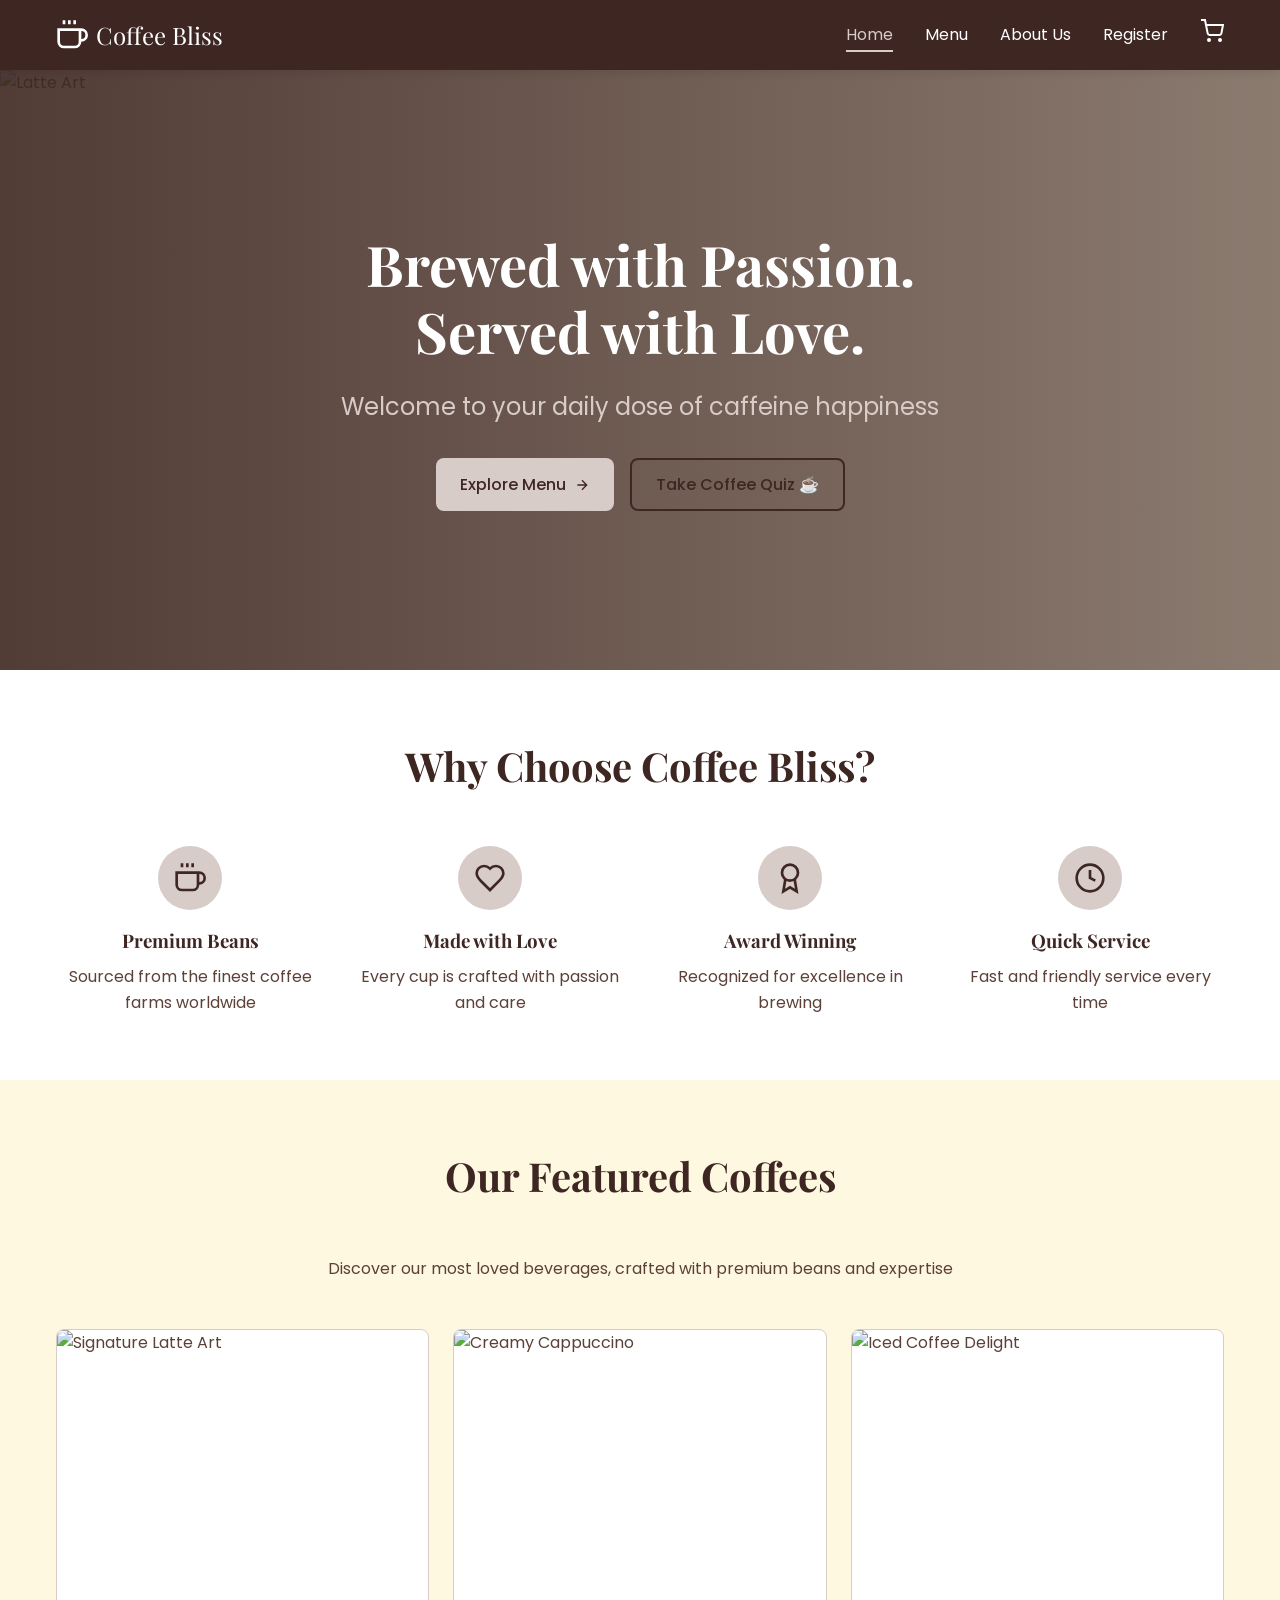
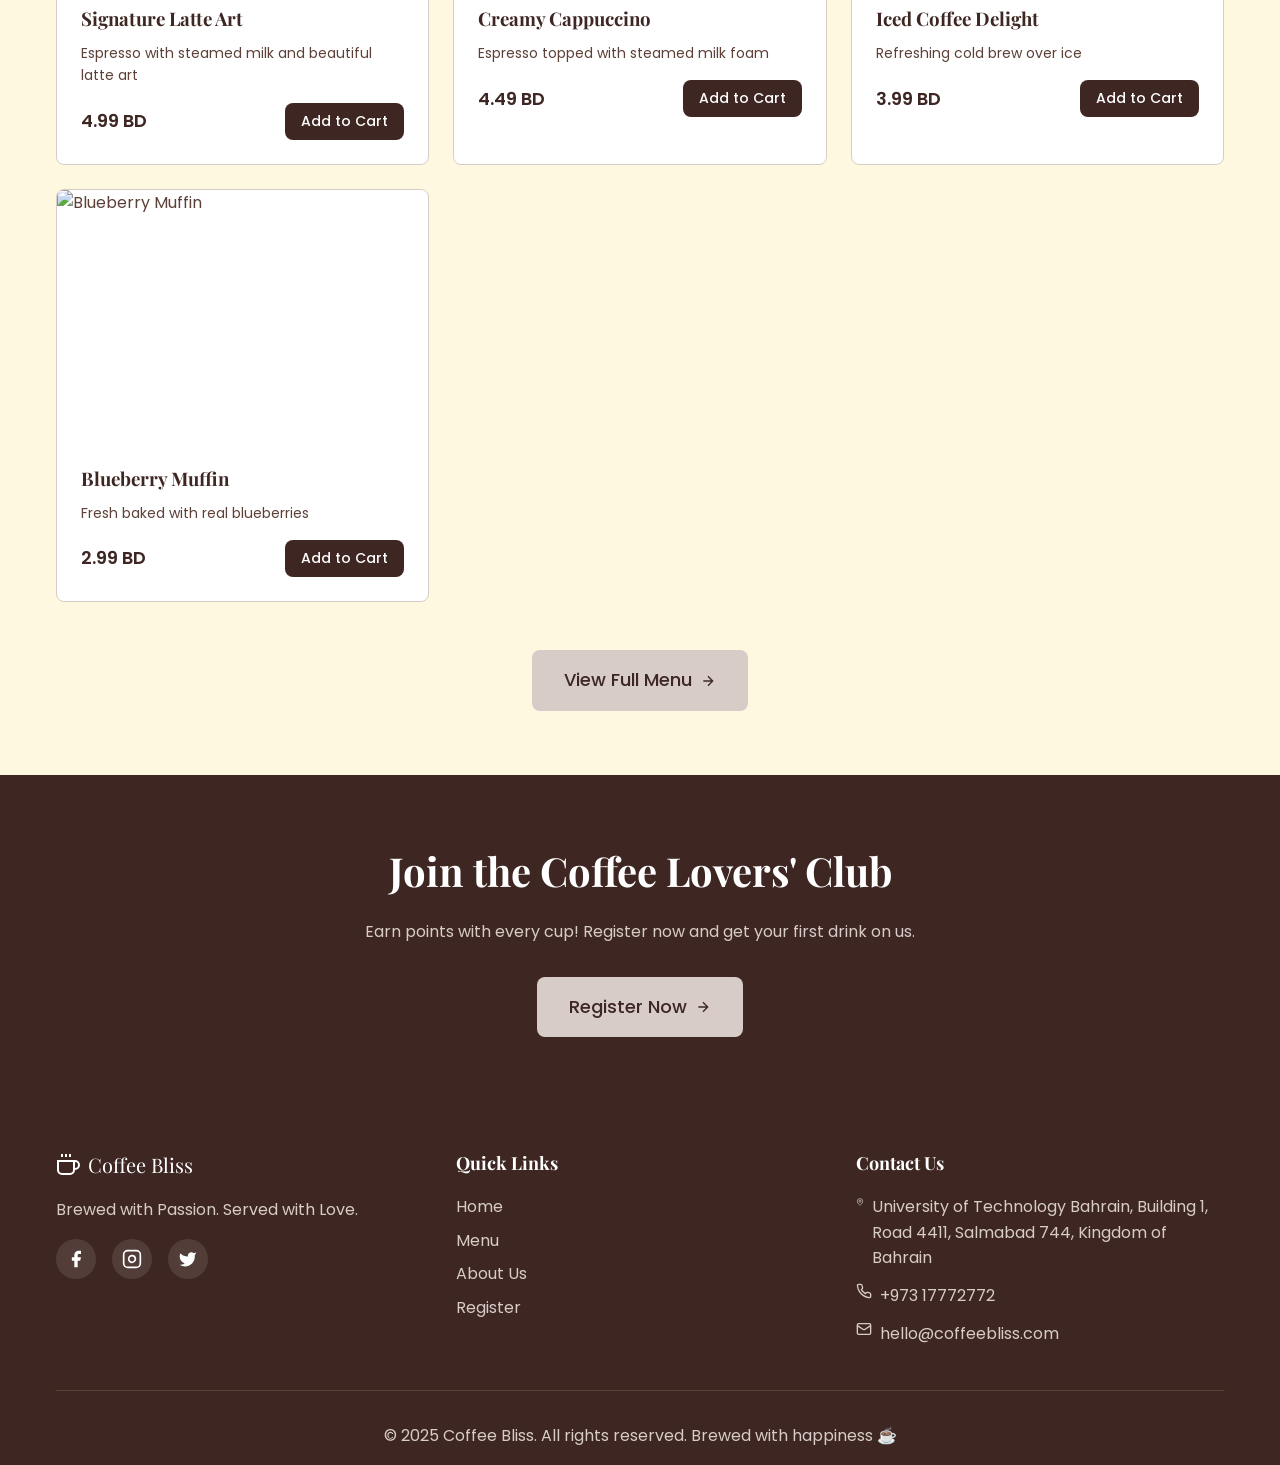
==== index.html @ 004af174 "Proyecto inicial cafetería" ====
<!DOCTYPE html>
<html lang="en">
<head>
    <meta charset="UTF-8">
    <meta name="viewport" content="width=device-width, initial-scale=1.0">
    <title>Coffee Bliss - The Art of Brewing Happiness</title>
    <link rel="stylesheet" href="styles.css">
    <link href="https://fonts.googleapis.com/css2?family=Playfair+Display:wght@400;500;600;700&family=Poppins:wght@300;400;500;600;700&display=swap" rel="stylesheet">
</head>
<body>
    <!-- Navigation -->
    <nav class="navbar">
        <div class="container">
            <a href="index.html" class="logo">
                <svg class="icon" viewBox="0 0 24 24" fill="none" stroke="currentColor" stroke-width="2">
                    <path d="M18 8h1a4 4 0 0 1 0 8h-1M2 8h16v9a4 4 0 0 1-4 4H6a4 4 0 0 1-4-4V8zm4-7v3m4-3v3m4-3v3"/>
                </svg>
                <span class="logo-text">Coffee Bliss</span>
            </a>
            
            <div class="nav-links">
                <a href="index.html" class="nav-link active">Home</a>
                <a href="menu.html" class="nav-link">Menu</a>
                <a href="about.html" class="nav-link">About Us</a>
                <a href="register.html" class="nav-link">Register</a>
                <a href="cart.html" class="cart-link">
                    <svg class="icon" viewBox="0 0 24 24" fill="none" stroke="currentColor" stroke-width="2">
                        <circle cx="9" cy="21" r="1"/><circle cx="20" cy="21" r="1"/>
                        <path d="M1 1h4l2.68 13.39a2 2 0 0 0 2 1.61h9.72a2 2 0 0 0 2-1.61L23 6H6"/>
                    </svg>
                    <span class="cart-count" id="cartCount">0</span>
                </a>
            </div>
        </div>
    </nav>

    <!-- Main Content -->
    <main>
        <!-- Hero Section -->
        <section class="hero">
            <div class="hero-overlay"></div>
            <img src="https://images.unsplash.com/photo-1669162364316-a74b2d661d1e?crop=entropy&cs=tinysrgb&fit=max&fm=jpg&ixid=M3w3Nzg4Nzd8MHwxfHNlYXJjaHwxfHxsYXR0ZSUyMGFydCUyMGNvZmZlZXxlbnwxfHx8fDE3NjI3NDkwMTh8MA&ixlib=rb-4.1.0&q=80&w=1080" alt="Latte Art" class="hero-image">
            <div class="hero-content">
                <h1 class="hero-title">Brewed with Passion.<br>Served with Love.</h1>
                <p class="hero-subtitle">Welcome to your daily dose of caffeine happiness</p>
                <div class="hero-buttons">
                    <a href="menu.html" class="btn btn-primary">
                        Explore Menu
                        <svg class="icon-sm" viewBox="0 0 24 24" fill="none" stroke="currentColor" stroke-width="2">
                            <path d="M5 12h14m-7-7 7 7-7 7"/>
                        </svg>
                    </a>
                    <button class="btn btn-outline" onclick="showQuiz()">Take Coffee Quiz ☕</button>
                </div>
            </div>
        </section>

        <!-- Features Section -->
        <section class="features-section">
            <div class="container">
                <h2 class="section-title">Why Choose Coffee Bliss?</h2>
                <div class="features-grid">
                    <div class="feature-card">
                        <div class="feature-icon">
                            <svg viewBox="0 0 24 24" fill="none" stroke="currentColor" stroke-width="2">
                                <path d="M18 8h1a4 4 0 0 1 0 8h-1M2 8h16v9a4 4 0 0 1-4 4H6a4 4 0 0 1-4-4V8zm4-7v3m4-3v3m4-3v3"/>
                            </svg>
                        </div>
                        <h3>Premium Beans</h3>
                        <p>Sourced from the finest coffee farms worldwide</p>
                    </div>
                    <div class="feature-card">
                        <div class="feature-icon">
                            <svg viewBox="0 0 24 24" fill="none" stroke="currentColor" stroke-width="2">
                                <path d="M19 14c1.49-1.46 3-3.21 3-5.5A5.5 5.5 0 0 0 16.5 3c-1.76 0-3 .5-4.5 2-1.5-1.5-2.74-2-4.5-2A5.5 5.5 0 0 0 2 8.5c0 2.3 1.5 4.05 3 5.5l7 7Z"/>
                            </svg>
                        </div>
                        <h3>Made with Love</h3>
                        <p>Every cup is crafted with passion and care</p>
                    </div>
                    <div class="feature-card">
                        <div class="feature-icon">
                            <svg viewBox="0 0 24 24" fill="none" stroke="currentColor" stroke-width="2">
                                <circle cx="12" cy="8" r="6"/><path d="M15.477 12.89 17 22l-5-3-5 3 1.523-9.11"/>
                            </svg>
                        </div>
                        <h3>Award Winning</h3>
                        <p>Recognized for excellence in brewing</p>
                    </div>
                    <div class="feature-card">
                        <div class="feature-icon">
                            <svg viewBox="0 0 24 24" fill="none" stroke="currentColor" stroke-width="2">
                                <circle cx="12" cy="12" r="10"/><path d="M12 6v6l4 2"/>
                            </svg>
                        </div>
                        <h3>Quick Service</h3>
                        <p>Fast and friendly service every time</p>
                    </div>
                </div>
            </div>
        </section>

        <!-- Featured Coffees Section -->
        <section class="featured-section">
            <div class="container">
                <div class="section-header">
                    <h2 class="section-title">Our Featured Coffees</h2>
                    <p class="section-subtitle">Discover our most loved beverages, crafted with premium beans and expertise</p>
                </div>
                <div class="products-grid" id="featuredProducts"></div>
                <div class="section-footer">
                    <a href="menu.html" class="btn btn-primary btn-lg">
                        View Full Menu
                        <svg class="icon-sm" viewBox="0 0 24 24" fill="none" stroke="currentColor" stroke-width="2">
                            <path d="M5 12h14m-7-7 7 7-7 7"/>
                        </svg>
                    </a>
                </div>
            </div>
        </section>

        <!-- CTA Section -->
        <section class="cta-section">
            <div class="container">
                <h2 class="cta-title">Join the Coffee Lovers' Club</h2>
                <p class="cta-subtitle">Earn points with every cup! Register now and get your first drink on us.</p>
                <a href="register.html" class="btn btn-light btn-lg">
                    Register Now
                    <svg class="icon-sm" viewBox="0 0 24 24" fill="none" stroke="currentColor" stroke-width="2">
                        <path d="M5 12h14m-7-7 7 7-7 7"/>
                    </svg>
                </a>
            </div>
        </section>
    </main>

    <!-- Footer -->
    <footer class="footer">
        <div class="container">
            <div class="footer-grid">
                <div class="footer-about">
                    <div class="footer-logo">
                        <svg class="icon" viewBox="0 0 24 24" fill="none" stroke="currentColor" stroke-width="2">
                            <path d="M18 8h1a4 4 0 0 1 0 8h-1M2 8h16v9a4 4 0 0 1-4 4H6a4 4 0 0 1-4-4V8zm4-7v3m4-3v3m4-3v3"/>
                        </svg>
                        <span>Coffee Bliss</span>
                    </div>
                    <p>Brewed with Passion. Served with Love.</p>
                    <div class="social-links">
                        <a href="#" onclick="openSocial('facebook'); return false;">
                            <svg viewBox="0 0 24 24" fill="currentColor">
                                <path d="M18 2h-3a5 5 0 0 0-5 5v3H7v4h3v8h4v-8h3l1-4h-4V7a1 1 0 0 1 1-1h3z"/>
                            </svg>
                        </a>
                        <a href="#" onclick="openSocial('instagram'); return false;">
                            <svg viewBox="0 0 24 24" fill="none" stroke="currentColor" stroke-width="2">
                                <rect width="20" height="20" x="2" y="2" rx="5" ry="5"/><path d="M16 11.37A4 4 0 1 1 12.63 8 4 4 0 0 1 16 11.37z"/><path d="M17.5 6.5h.01"/>
                            </svg>
                        </a>
                        <a href="#" onclick="openSocial('twitter'); return false;">
                            <svg viewBox="0 0 24 24" fill="currentColor">
                                <path d="M22 4s-.7 2.1-2 3.4c1.6 10-9.4 17.3-18 11.6 2.2.1 4.4-.6 6-2C3 15.5.5 9.6 3 5c2.2 2.6 5.6 4.1 9 4-.9-4.2 4-6.6 7-3.8 1.1 0 3-1.2 3-1.2z"/>
                            </svg>
                        </a>
                    </div>
                </div>

                <div class="footer-links">
                    <h3>Quick Links</h3>
                    <a href="index.html">Home</a>
                    <a href="menu.html">Menu</a>
                    <a href="about.html">About Us</a>
                    <a href="register.html">Register</a>
                </div>

                <div class="footer-contact">
                    <h3>Contact Us</h3>
                    <a href="https://www.google.com/maps/place/University+of+Technology+Bahrain/@26.2408448,50.5882459,17z" target="_blank" class="contact-item">
                        <svg class="icon-sm" viewBox="0 0 24 24" fill="none" stroke="currentColor" stroke-width="2">
                            <path d="M20 10c0 6-8 12-8 12s-8-6-8-12a8 8 0 0 1 16 0Z"/><circle cx="12" cy="10" r="3"/>
                        </svg>
                        <span>University of Technology Bahrain, Building 1, Road 4411, Salmabad 744, Kingdom of Bahrain</span>
                    </a>
                    <div class="contact-item">
                        <svg class="icon-sm" viewBox="0 0 24 24" fill="none" stroke="currentColor" stroke-width="2">
                            <path d="M22 16.92v3a2 2 0 0 1-2.18 2 19.79 19.79 0 0 1-8.63-3.07 19.5 19.5 0 0 1-6-6 19.79 19.79 0 0 1-3.07-8.67A2 2 0 0 1 4.11 2h3a2 2 0 0 1 2 1.72 12.84 12.84 0 0 0 .7 2.81 2 2 0 0 1-.45 2.11L8.09 9.91a16 16 0 0 0 6 6l1.27-1.27a2 2 0 0 1 2.11-.45 12.84 12.84 0 0 0 2.81.7A2 2 0 0 1 22 16.92z"/>
                        </svg>
                        <span>+973 17772772</span>
                    </div>
                    <a href="mailto:hello@coffeebliss.com" class="contact-item">
                        <svg class="icon-sm" viewBox="0 0 24 24" fill="none" stroke="currentColor" stroke-width="2">
                            <rect width="20" height="16" x="2" y="4" rx="2"/><path d="m22 7-8.97 5.7a1.94 1.94 0 0 1-2.06 0L2 7"/>
                        </svg>
                        <span>hello@coffeebliss.com</span>
                    </a>
                </div>
            </div>
            <div class="footer-bottom">
                <p>&copy; 2025 Coffee Bliss. All rights reserved. Brewed with happiness ☕</p>
            </div>
        </div>
    </footer>

    <!-- Quiz Modal -->
    <div id="quizModal" class="modal">
        <div class="modal-content">
            <h2 class="modal-title">Your Perfect Coffee Match! ☕</h2>
            <p class="modal-text" id="quizResult"></p>
            <div class="modal-buttons">
                <a href="menu.html" class="btn btn-primary">Order Now</a>
                <button class="btn btn-outline" onclick="closeQuiz()">Close</button>
            </div>
        </div>
    </div>

    <!-- Toast Container -->
    <div id="toastContainer" class="toast-container"></div>

    <script src="data.js"></script>
    <script src="cart.js"></script>
    <script src="toast.js"></script>
    <script>
        // Load featured products
        function loadFeaturedProducts() {
            const featuredProducts = menuItems.filter(item => item.popular).slice(0, 4);
            const container = document.getElementById('featuredProducts');
            
            container.innerHTML = featuredProducts.map(product => `
                <div class="product-card">
                    <div class="product-image">
                        <img src="${product.image}" alt="${product.name}">
                        <div class="product-overlay"></div>
                    </div>
                    <div class="product-info">
                        <h3>${product.name}</h3>
                        <p>${product.description}</p>
                        <div class="product-footer">
                            <span class="product-price">${product.price}</span>
                            <button class="btn btn-sm btn-dark" onclick="addToCart(${product.id})">Add to Cart</button>
                        </div>
                    </div>
                </div>
            `).join('');
        }

        // Coffee Quiz
        function showQuiz() {
            const time = new Date().getSeconds();
            const coffeeTypes = [
                'Espresso - Bold and energetic, just like you!',
                'Cappuccino - Perfectly balanced and sophisticated!',
                'Latte - Smooth and comforting, your perfect match!',
                'Iced Coffee - Cool and refreshing, ready for adventure!',
            ];
            document.getElementById('quizResult').textContent = coffeeTypes[time % 4];
            document.getElementById('quizModal').classList.add('show');
        }

        function closeQuiz() {
            document.getElementById('quizModal').classList.remove('show');
        }

        // Add to cart with toast notification
        function addToCart(productId) {
            const product = menuItems.find(item => item.id === productId);
            if (product) {
                cart.addToCart(product);
                showToast('Added to cart! 🛒', 'Your item has been added successfully.');
            }
        }

        // Initialize
        document.addEventListener('DOMContentLoaded', () => {
            loadFeaturedProducts();
            updateCartCount();
        });

        // Social media links
        function openSocial(platform) {
            const urls = {
                facebook: { app: 'fb://profile', web: 'https://www.facebook.com' },
                instagram: { app: 'instagram://user', web: 'https://www.instagram.com' },
                twitter: { app: 'twitter://user', web: 'https://www.twitter.com' }
            };
            
            const social = urls[platform];
            window.location.href = social.app;
            setTimeout(() => {
                window.open(social.web, '_blank');
            }, 500);
        }
    </script>
</body>
</html>
---- styles.css ----
/* ========================================
   Global Styles & Reset
   ======================================== */
* {
    margin: 0;
    padding: 0;
    box-sizing: border-box;
}

:root {
    --brown: #3E2723;
    --beige: #D7CCC8;
    --cream: #FFF8E1;
    --dark-brown: #5D4037;
    --light-beige: #BCAAA4;
    
    --font-display: 'Playfair Display', serif;
    --font-body: 'Poppins', sans-serif;
}

body {
    font-family: var(--font-body);
    background-color: var(--cream);
    color: var(--dark-brown);
    line-height: 1.6;
    min-height: 100vh;
    display: flex;
    flex-direction: column;
}

h1, h2, h3 {
    font-family: var(--font-display);
}

img {
    max-width: 100%;
    display: block;
}

a {
    text-decoration: none;
    color: inherit;
}

/* ========================================
   Container & Layout
   ======================================== */
.container {
    max-width: 1200px;
    margin: 0 auto;
    padding: 0 1rem;
}

.container.narrow {
    max-width: 800px;
}

.container.wide {
    max-width: 1400px;
}

main {
    flex: 1;
}

/* ========================================
   Navigation Bar
   ======================================== */
.navbar {
    background-color: var(--brown);
    color: white;
    position: sticky;
    top: 0;
    z-index: 100;
    box-shadow: 0 2px 10px rgba(0,0,0,0.1);
}

.navbar .container {
    display: flex;
    align-items: center;
    justify-content: space-between;
    padding: 1rem;
}

.logo {
    display: flex;
    align-items: center;
    gap: 0.5rem;
    font-size: 1.5rem;
    font-family: var(--font-display);
    transition: opacity 0.3s;
}

.logo:hover {
    opacity: 0.8;
}

.logo .icon {
    width: 2rem;
    height: 2rem;
}

.nav-links {
    display: flex;
    align-items: center;
    gap: 2rem;
}

.nav-link {
    position: relative;
    transition: color 0.3s;
}

.nav-link:hover,
.nav-link.active {
    color: var(--beige);
}

.nav-link.active::after {
    content: '';
    position: absolute;
    bottom: -0.25rem;
    left: 0;
    right: 0;
    height: 2px;
    background-color: var(--beige);
}

.cart-link {
    position: relative;
    transition: color 0.3s;
}

.cart-link:hover {
    color: var(--beige);
}

.cart-link .icon {
    width: 1.5rem;
    height: 1.5rem;
}

.cart-count {
    position: absolute;
    top: -0.5rem;
    right: -0.5rem;
    background-color: var(--beige);
    color: var(--brown);
    border-radius: 50%;
    width: 1.25rem;
    height: 1.25rem;
    display: none;
    align-items: center;
    justify-content: center;
    font-size: 0.75rem;
    font-weight: 600;
}

/* ========================================
   Icons
   ======================================== */
.icon {
    width: 1.5rem;
    height: 1.5rem;
}

.icon-sm {
    width: 1rem;
    height: 1rem;
}

/* ========================================
   Buttons
   ======================================== */
.btn {
    display: inline-flex;
    align-items: center;
    justify-content: center;
    gap: 0.5rem;
    padding: 0.75rem 1.5rem;
    border: none;
    border-radius: 0.5rem;
    font-family: var(--font-body);
    font-size: 1rem;
    font-weight: 500;
    cursor: pointer;
    transition: all 0.3s;
    text-decoration: none;
}

.btn-primary {
    background-color: var(--beige);
    color: var(--brown);
}

.btn-primary:hover {
    background-color: var(--light-beige);
}

.btn-dark {
    background-color: var(--brown);
    color: white;
}

.btn-dark:hover {
    background-color: var(--dark-brown);
}

.btn-light {
    background-color: var(--beige);
    color: var(--brown);
}

.btn-light:hover {
    background-color: var(--light-beige);
}

.btn-outline {
    background-color: transparent;
    border: 2px solid var(--brown);
    color: var(--brown);
}

.btn-outline:hover {
    background-color: var(--beige);
}

.btn-outline-light {
    background-color: transparent;
    border: 2px solid white;
    color: white;
}

.btn-outline-light:hover {
    background-color: rgba(255,255,255,0.1);
}

.btn-outline-danger {
    background-color: transparent;
    border: 2px solid #dc3545;
    color: #dc3545;
}

.btn-outline-danger:hover {
    background-color: #dc3545;
    color: white;
}

.btn-sm {
    padding: 0.5rem 1rem;
    font-size: 0.875rem;
}

.btn-lg {
    padding: 1rem 2rem;
    font-size: 1.125rem;
}

.btn-block {
    width: 100%;
}

.btn-filter {
    background-color: transparent;
    border: 2px solid var(--brown);
    color: var(--brown);
}

.btn-filter.active,
.btn-filter:hover {
    background-color: var(--brown);
    color: white;
}

/* ========================================
   Hero Section
   ======================================== */
.hero {
    position: relative;
    height: 600px;
    display: flex;
    align-items: center;
    justify-content: center;
    overflow: hidden;
}

.about-hero {
    position: relative;
    height: 400px;
    display: flex;
    align-items: center;
    justify-content: center;
    overflow: hidden;
}

.hero-overlay {
    position: absolute;
    inset: 0;
    background: linear-gradient(to right, rgba(62, 39, 35, 0.9), rgba(62, 39, 35, 0.6));
    z-index: 1;
}

.hero-image {
    position: absolute;
    inset: 0;
    width: 100%;
    height: 100%;
    object-fit: cover;
}

.hero-content {
    position: relative;
    z-index: 2;
    text-align: center;
    color: white;
    padding: 0 1rem;
    max-width: 900px;
}

.hero-title {
    font-size: 3.5rem;
    margin-bottom: 1.5rem;
    line-height: 1.2;
}

.hero-subtitle {
    font-size: 1.5rem;
    color: var(--beige);
    margin-bottom: 2rem;
}

.hero-buttons {
    display: flex;
    flex-wrap: wrap;
    gap: 1rem;
    justify-content: center;
}

/* ========================================
   Features Section
   ======================================== */
.features-section {
    padding: 4rem 0;
    background-color: white;
}

.section-title {
    text-align: center;
    color: var(--brown);
    font-size: 2.5rem;
    margin-bottom: 3rem;
}

.section-subtitle {
    text-align: center;
    color: var(--dark-brown);
    max-width: 700px;
    margin: 0 auto;
}

.section-header {
    text-align: center;
    margin-bottom: 3rem;
}

.section-footer {
    text-align: center;
    margin-top: 3rem;
}

.features-grid {
    display: grid;
    grid-template-columns: repeat(auto-fit, minmax(250px, 1fr));
    gap: 2rem;
}

.feature-card {
    text-align: center;
}

.feature-icon {
    display: inline-flex;
    align-items: center;
    justify-content: center;
    width: 4rem;
    height: 4rem;
    background-color: var(--beige);
    border-radius: 50%;
    margin-bottom: 1rem;
    transition: all 0.3s;
}

.feature-card:hover .feature-icon {
    background-color: var(--brown);
}

.feature-icon svg {
    width: 2rem;
    height: 2rem;
    stroke: var(--brown);
    transition: stroke 0.3s;
}

.feature-card:hover .feature-icon svg {
    stroke: white;
}

.feature-card h3 {
    color: var(--brown);
    margin-bottom: 0.5rem;
}

/* ========================================
   Products Grid
   ======================================== */
.featured-section,
.page-content {
    padding: 4rem 0;
}

.products-grid {
    display: grid;
    grid-template-columns: repeat(auto-fill, minmax(280px, 1fr));
    gap: 1.5rem;
}

.product-card {
    background-color: white;
    border: 1px solid var(--beige);
    border-radius: 0.5rem;
    overflow: hidden;
    transition: all 0.3s;
    cursor: pointer;
}

.product-card:hover {
    transform: translateY(-0.5rem);
    box-shadow: 0 10px 30px rgba(0,0,0,0.15);
}

.product-image {
    position: relative;
    height: 250px;
    overflow: hidden;
}

.product-image img {
    width: 100%;
    height: 100%;
    object-fit: cover;
    transition: transform 0.3s;
}

.product-card:hover .product-image img {
    transform: scale(1.1);
}

.product-overlay {
    position: absolute;
    inset: 0;
    background: linear-gradient(to top, rgba(0,0,0,0.6), transparent);
    opacity: 0;
    transition: opacity 0.3s;
}

.product-card:hover .product-overlay {
    opacity: 1;
}

.badge {
    position: absolute;
    top: 1rem;
    right: 1rem;
    background-color: var(--brown);
    color: white;
    padding: 0.25rem 0.75rem;
    border-radius: 1rem;
    font-size: 0.875rem;
}

.product-info {
    padding: 1.5rem;
}

.product-info h3 {
    color: var(--brown);
    margin-bottom: 0.5rem;
}

.product-info p {
    color: var(--dark-brown);
    margin-bottom: 1rem;
    font-size: 0.875rem;
}

.product-footer {
    display: flex;
    align-items: center;
    justify-content: space-between;
}

.product-price {
    font-weight: 600;
    color: var(--brown);
    font-size: 1.125rem;
}

/* ========================================
   CTA Section
   ======================================== */
.cta-section {
    padding: 4rem 0;
    background-color: var(--brown);
    color: white;
    text-align: center;
}

.cta-title {
    font-size: 2.5rem;
    margin-bottom: 1rem;
}

.cta-subtitle {
    color: var(--beige);
    margin-bottom: 2rem;
    max-width: 700px;
    margin-left: auto;
    margin-right: auto;
}

.cta-buttons {
    display: flex;
    flex-wrap: wrap;
    gap: 1rem;
    justify-content: center;
}

/* ========================================
   Footer
   ======================================== */
.footer {
    background-color: var(--brown);
    color: white;
    padding: 3rem 0 1rem;
    margin-top: auto;
}

.footer-grid {
    display: grid;
    grid-template-columns: repeat(auto-fit, minmax(250px, 1fr));
    gap: 2rem;
    margin-bottom: 2rem;
}

.footer-logo {
    display: flex;
    align-items: center;
    gap: 0.5rem;
    font-size: 1.25rem;
    font-family: var(--font-display);
    margin-bottom: 1rem;
}

.footer-about p {
    color: var(--beige);
    margin-bottom: 1rem;
}

.social-links {
    display: flex;
    gap: 1rem;
}

.social-links a {
    width: 2.5rem;
    height: 2.5rem;
    display: flex;
    align-items: center;
    justify-content: center;
    border-radius: 50%;
    background-color: rgba(255,255,255,0.1);
    transition: all 0.3s;
}

.social-links a:hover {
    background-color: var(--beige);
    color: var(--brown);
}

.social-links svg {
    width: 1.25rem;
    height: 1.25rem;
}

.footer-links h3,
.footer-contact h3 {
    margin-bottom: 1rem;
    font-size: 1.125rem;
}

.footer-links a {
    display: block;
    color: var(--beige);
    margin-bottom: 0.5rem;
    transition: color 0.3s;
}

.footer-links a:hover {
    color: white;
}

.contact-item {
    display: flex;
    align-items: flex-start;
    gap: 0.5rem;
    color: var(--beige);
    margin-bottom: 0.75rem;
    transition: color 0.3s;
}

.contact-item:hover {
    color: white;
}

.contact-link {
    text-decoration: underline;
}

.footer-bottom {
    text-align: center;
    padding-top: 2rem;
    border-top: 1px solid var(--dark-brown);
    color: var(--beige);
}

/* ========================================
   Modal
   ======================================== */
.modal {
    display: none;
    position: fixed;
    inset: 0;
    background-color: rgba(0,0,0,0.7);
    z-index: 1000;
    align-items: center;
    justify-content: center;
    padding: 1rem;
}

.modal.show {
    display: flex;
}

.modal-content {
    background-color: white;
    padding: 2rem;
    border-radius: 0.5rem;
    max-width: 500px;
    width: 100%;
    text-align: center;
}

.modal-title {
    color: var(--brown);
    margin-bottom: 1rem;
}

.modal-text {
    color: var(--dark-brown);
    margin-bottom: 1.5rem;
}

.modal-buttons {
    display: flex;
    gap: 1rem;
    justify-content: center;
}

.success-modal .success-icon {
    width: 5rem;
    height: 5rem;
    margin: 0 auto 1rem;
    background-color: #d4edda;
    border-radius: 50%;
    display: flex;
    align-items: center;
    justify-content: center;
}

.success-modal .success-icon svg {
    width: 3rem;
    height: 3rem;
    stroke: #28a745;
}

.success-modal h2 {
    color: var(--brown);
    margin-bottom: 1rem;
}

.success-modal p {
    color: var(--dark-brown);
    margin-bottom: 0.5rem;
}

.success-modal .highlight {
    color: var(--brown);
    font-weight: 600;
}

/* ========================================
   Toast Notifications
   ======================================== */
.toast-container {
    position: fixed;
    bottom: 2rem;
    right: 2rem;
    z-index: 1001;
    display: flex;
    flex-direction: column;
    gap: 1rem;
}

.toast {
    background-color: white;
    padding: 1rem;
    border-radius: 0.5rem;
    box-shadow: 0 4px 12px rgba(0,0,0,0.15);
    display: flex;
    align-items: flex-start;
    gap: 1rem;
    min-width: 300px;
    max-width: 400px;
    opacity: 0;
    transform: translateX(100%);
    transition: all 0.3s;
}

.toast.show {
    opacity: 1;
    transform: translateX(0);
}

.toast-content {
    flex: 1;
}

.toast-content strong {
    color: var(--brown);
    display: block;
    margin-bottom: 0.25rem;
}

.toast-content p {
    color: var(--dark-brown);
    font-size: 0.875rem;
}

.toast-close {
    background: none;
    border: none;
    cursor: pointer;
    padding: 0;
    color: var(--dark-brown);
}

.toast-close svg {
    width: 1rem;
    height: 1rem;
}

/* ========================================
   Page Layouts
   ======================================== */
.page-header {
    margin-bottom: 2rem;
}

.page-title-section {
    display: flex;
    align-items: center;
    justify-content: space-between;
    flex-wrap: wrap;
    gap: 1rem;
    margin-bottom: 2rem;
}

.page-title {
    color: var(--brown);
    font-size: 2.5rem;
}

.page-subtitle {
    color: var(--dark-brown);
}

.page-actions {
    display: flex;
    align-items: center;
    gap: 1rem;
}

.cart-btn-desktop {
    position: relative;
}

.cart-count-badge {
    position: absolute;
    top: -0.5rem;
    right: -0.5rem;
    background-color: var(--brown);
    color: white;
    border-radius: 50%;
    width: 1.5rem;
    height: 1.5rem;
    display: none;
    align-items: center;
    justify-content: center;
    font-size: 0.75rem;
}

.filter-buttons {
    display: flex;
    flex-wrap: wrap;
    gap: 0.75rem;
    margin-bottom: 2rem;
}

.no-items {
    text-align: center;
    padding: 3rem 0;
    color: var(--dark-brown);
}

.loyalty-card {
    background: linear-gradient(to right, var(--brown), var(--dark-brown));
    color: white;
    padding: 2rem;
    border-radius: 1rem;
    text-align: center;
    margin-top: 4rem;
}

.loyalty-card h2 {
    margin-bottom: 1rem;
}

.loyalty-card p {
    color: var(--beige);
    margin-bottom: 1.5rem;
    max-width: 700px;
    margin-left: auto;
    margin-right: auto;
}

/* ========================================
   About Page Sections
   ======================================== */
.story-section {
    padding: 4rem 0;
    background-color: white;
}

.two-column-grid {
    display: grid;
    grid-template-columns: repeat(auto-fit, minmax(400px, 1fr));
    gap: 3rem;
    align-items: center;
}

.story-text p {
    margin-bottom: 1rem;
    color: var(--dark-brown);
}

.story-image {
    height: 500px;
    border-radius: 1rem;
    overflow: hidden;
    box-shadow: 0 10px 30px rgba(0,0,0,0.15);
}

.story-image img {
    width: 100%;
    height: 100%;
    object-fit: cover;
}

.values-section {
    padding: 4rem 0;
}

.values-grid {
    display: grid;
    grid-template-columns: repeat(auto-fit, minmax(280px, 1fr));
    gap: 2rem;
}

.value-card {
    background-color: white;
    border: 1px solid var(--beige);
    padding: 2rem;
    border-radius: 0.5rem;
    text-align: center;
    transition: box-shadow 0.3s;
}

.value-card:hover {
    box-shadow: 0 10px 30px rgba(0,0,0,0.1);
}

.value-icon {
    display: inline-flex;
    align-items: center;
    justify-content: center;
    width: 4rem;
    height: 4rem;
    background-color: var(--beige);
    border-radius: 50%;
    margin-bottom: 1rem;
}

.value-icon svg {
    width: 2rem;
    height: 2rem;
    stroke: var(--brown);
}

.value-card h3 {
    color: var(--brown);
    margin-bottom: 0.75rem;
}

.team-section {
    padding: 4rem 0;
    background-color: white;
}

.team-grid {
    display: grid;
    grid-template-columns: repeat(auto-fit, minmax(300px, 1fr));
    gap: 2rem;
}

.team-card {
    background-color: white;
    border: 1px solid var(--beige);
    border-radius: 0.5rem;
    overflow: hidden;
    transition: all 0.3s;
}

.team-card:hover {
    transform: translateY(-0.5rem);
    box-shadow: 0 10px 30px rgba(0,0,0,0.15);
}

.team-image {
    position: relative;
    height: 400px;
    overflow: hidden;
}

.team-image img {
    width: 100%;
    height: 100%;
    object-fit: cover;
    transition: transform 0.3s;
}

.team-card:hover .team-image img {
    transform: scale(1.1);
}

.team-overlay {
    position: absolute;
    inset: 0;
    background: linear-gradient(to top, rgba(62, 39, 35, 0.9), transparent);
}

.team-info {
    position: absolute;
    bottom: 0;
    left: 0;
    right: 0;
    padding: 1.5rem;
    color: white;
}

.team-info h3 {
    margin-bottom: 0.25rem;
}

.team-info p {
    color: var(--beige);
}

.location-section {
    padding: 4rem 0;
}

.location-grid {
    display: grid;
    grid-template-columns: repeat(auto-fit, minmax(400px, 1fr));
    gap: 3rem;
}

.contact-details h2 {
    color: var(--brown);
    margin-bottom: 1.5rem;
}

.contact-list {
    display: flex;
    flex-direction: column;
    gap: 1.5rem;
}

.contact-block {
    display: flex;
    gap: 1rem;
}

.contact-icon {
    width: 3rem;
    height: 3rem;
    background-color: var(--beige);
    border-radius: 50%;
    display: flex;
    align-items: center;
    justify-content: center;
    flex-shrink: 0;
}

.contact-icon svg {
    width: 1.5rem;
    height: 1.5rem;
    stroke: var(--brown);
}

.contact-block h3 {
    color: var(--brown);
    margin-bottom: 0.25rem;
}

.contact-block p,
.contact-block a {
    color: var(--dark-brown);
}

.contact-block a:hover {
    color: var(--brown);
}

.map-container {
    border-radius: 1rem;
    overflow: hidden;
    height: 400px;
    box-shadow: 0 4px 12px rgba(0,0,0,0.1);
}

.map-container iframe {
    width: 100%;
    height: 100%;
    border: 0;
}

/* ========================================
   Registration Page
   ======================================== */
.register-card {
    background-color: white;
    border: 1px solid var(--beige);
    border-radius: 0.5rem;
    padding: 3rem;
    box-shadow: 0 10px 30px rgba(0,0,0,0.1);
}

.register-header {
    text-align: center;
    margin-bottom: 2rem;
}

.register-icon {
    width: 4rem;
    height: 4rem;
    margin: 0 auto 1rem;
    background-color: var(--beige);
    border-radius: 50%;
    display: flex;
    align-items: center;
    justify-content: center;
}

.register-icon svg {
    width: 2rem;
    height: 2rem;
    stroke: var(--brown);
}

.register-header h1 {
    color: var(--brown);
    margin-bottom: 0.5rem;
}

.register-header p {
    color: var(--dark-brown);
}

.register-form {
    display: flex;
    flex-direction: column;
    gap: 1.5rem;
}

.form-group {
    display: flex;
    flex-direction: column;
    gap: 0.5rem;
}

.form-group label {
    color: var(--brown);
    font-weight: 500;
}

.form-group input,
.form-group select {
    padding: 0.75rem;
    border: 2px solid var(--beige);
    border-radius: 0.5rem;
    font-family: var(--font-body);
    font-size: 1rem;
    transition: border-color 0.3s;
}

.form-group input:focus,
.form-group select:focus {
    outline: none;
    border-color: var(--brown);
}

.form-group input.error,
.form-group select.error {
    border-color: #dc3545;
}

.error-message {
    color: #dc3545;
    font-size: 0.875rem;
}

.checkbox-group {
    flex-direction: row;
    align-items: center;
    gap: 0.5rem;
}

.checkbox-group input[type="checkbox"] {
    width: auto;
}

.checkbox-group label {
    color: var(--dark-brown);
    cursor: pointer;
}

.benefits-card {
    background-color: var(--cream);
    border: 1px solid var(--beige);
    padding: 1rem;
    border-radius: 0.5rem;
}

.benefits-card h3 {
    color: var(--brown);
    margin-bottom: 0.5rem;
}

.benefits-card ul {
    list-style: none;
    display: flex;
    flex-direction: column;
    gap: 0.25rem;
}

.benefits-card li {
    color: var(--dark-brown);
}

.form-footer {
    text-align: center;
    color: var(--dark-brown);
}

.link {
    color: var(--brown);
    text-decoration: underline;
}

.link:hover {
    color: var(--dark-brown);
}

.mb-4 {
    margin-bottom: 1rem;
}

.mt-4 {
    margin-top: 1rem;
}

.mb-3 {
    margin-bottom: 0.75rem;
}

/* ========================================
   Cart Page
   ======================================== */
.cart-layout {
    display: grid;
    grid-template-columns: 1fr 400px;
    gap: 2rem;
}

.cart-header {
    display: flex;
    align-items: center;
    justify-content: space-between;
    margin-bottom: 1.5rem;
}

.cart-header h1 {
    color: var(--brown);
}

.cart-items-section {
    display: flex;
    flex-direction: column;
}

.cart-items {
    display: flex;
    flex-direction: column;
    gap: 1rem;
}

.cart-item {
    background-color: white;
    border: 1px solid var(--beige);
    border-radius: 0.5rem;
    padding: 1rem;
    display: grid;
    grid-template-columns: 100px 1fr;
    gap: 1rem;
}

.cart-item img {
    width: 100px;
    height: 100px;
    border-radius: 0.5rem;
    object-fit: cover;
}

.cart-item-details {
    display: flex;
    flex-direction: column;
    justify-content: space-between;
}

.cart-item-details h3 {
    color: var(--brown);
    margin-bottom: 0.25rem;
}

.cart-item-details p {
    color: var(--dark-brown);
    font-size: 0.875rem;
}

.cart-item-actions {
    display: flex;
    align-items: center;
    justify-content: space-between;
}

.quantity-controls {
    display: flex;
    align-items: center;
    gap: 0.5rem;
}

.quantity-btn {
    width: 2rem;
    height: 2rem;
    border: 2px solid var(--brown);
    background-color: transparent;
    border-radius: 0.25rem;
    display: flex;
    align-items: center;
    justify-content: center;
    cursor: pointer;
    transition: all 0.3s;
}

.quantity-btn:hover {
    background-color: var(--brown);
}

.quantity-btn svg {
    width: 1rem;
    height: 1rem;
    stroke: var(--brown);
}

.quantity-btn:hover svg {
    stroke: white;
}

.cart-item-price {
    display: flex;
    align-items: center;
    gap: 1rem;
}

.price {
    font-weight: 600;
    color: var(--brown);
    font-size: 1.125rem;
}

.remove-btn {
    background: none;
    border: none;
    cursor: pointer;
    color: #dc3545;
    padding: 0.5rem;
    transition: opacity 0.3s;
}

.remove-btn:hover {
    opacity: 0.7;
}

.remove-btn svg {
    width: 1.25rem;
    height: 1.25rem;
}

.order-summary {
    position: sticky;
    top: 5rem;
}

.order-summary,
.checkout-card {
    background-color: white;
    border: 1px solid var(--beige);
    border-radius: 0.5rem;
    padding: 1.5rem;
}

.order-summary h2,
.checkout-card h2 {
    color: var(--brown);
    margin-bottom: 1.5rem;
}

.summary-details {
    display: flex;
    flex-direction: column;
    gap: 1rem;
    margin-bottom: 1.5rem;
}

.summary-row {
    display: flex;
    justify-content: space-between;
    color: var(--dark-brown);
}

.summary-row.total {
    padding-top: 1rem;
    border-top: 1px solid var(--beige);
    font-weight: 600;
    color: var(--brown);
    font-size: 1.125rem;
}

.loyalty-info {
    background-color: var(--cream);
    border: 1px solid var(--beige);
    padding: 1rem;
    border-radius: 0.5rem;
}

.loyalty-info p {
    color: var(--dark-brown);
    font-size: 0.875rem;
}

.empty-cart {
    display: flex;
    flex-direction: column;
    align-items: center;
    justify-content: center;
    padding: 5rem 1rem;
    text-align: center;
}

.empty-icon {
    width: 6rem;
    height: 6rem;
    background-color: var(--beige);
    border-radius: 50%;
    display: flex;
    align-items: center;
    justify-content: center;
    margin-bottom: 1.5rem;
}

.empty-icon svg {
    width: 3rem;
    height: 3rem;
    stroke: var(--brown);
}

.empty-cart h1 {
    color: var(--brown);
    margin-bottom: 0.5rem;
}

.empty-cart p {
    color: var(--dark-brown);
    margin-bottom: 2rem;
}

/* ========================================
   Checkout Page
   ======================================== */
.checkout-layout {
    display: grid;
    grid-template-columns: 1fr 400px;
    gap: 2rem;
}

.checkout-form-section {
    display: flex;
    flex-direction: column;
    gap: 1.5rem;
}

.checkout-summary .checkout-card.sticky {
    position: sticky;
    top: 5rem;
}

.payment-methods {
    display: flex;
    flex-direction: column;
    gap: 1rem;
}

.payment-option {
    display: block;
    padding: 1rem;
    border: 2px solid var(--beige);
    border-radius: 0.5rem;
    cursor: pointer;
    transition: all 0.3s;
}

.payment-option:hover,
.payment-option.active {
    border-color: var(--brown);
    background-color: var(--cream);
}

.payment-option input[type="radio"] {
    display: none;
}

.payment-option-content {
    display: flex;
    align-items: center;
    gap: 1rem;
}

.payment-option-content svg {
    width: 1.5rem;
    height: 1.5rem;
    stroke: var(--brown);
}

.payment-option-content strong {
    color: var(--brown);
    display: block;
    margin-bottom: 0.25rem;
}

.payment-option-content p {
    color: var(--dark-brown);
    font-size: 0.875rem;
}

.card-details {
    margin-top: 1.5rem;
    padding-top: 1.5rem;
    border-top: 1px solid var(--beige);
}

.form-row {
    display: grid;
    grid-template-columns: 1fr 1fr;
    gap: 1rem;
}

.payment-info {
    margin-top: 1.5rem;
    padding: 1rem;
    background-color: var(--cream);
    border: 1px solid var(--beige);
    border-radius: 0.5rem;
    color: var(--dark-brown);
    font-size: 0.875rem;
}

.order-items {
    display: flex;
    flex-direction: column;
    gap: 0.75rem;
    margin-bottom: 1.5rem;
    padding-bottom: 1.5rem;
    border-bottom: 1px solid var(--beige);
}

.order-item {
    display: flex;
    justify-content: space-between;
    font-size: 0.875rem;
}

.order-item span:first-child {
    color: var(--dark-brown);
}

.order-item span:last-child {
    color: var(--brown);
    font-weight: 600;
}

/* ========================================
   Responsive Design
   ======================================== */
@media (max-width: 768px) {
    .nav-links {
        gap: 1rem;
        font-size: 0.875rem;
    }
    
    .hero-title {
        font-size: 2rem;
    }
    
    .hero-subtitle {
        font-size: 1.125rem;
    }
    
    .section-title {
        font-size: 2rem;
    }
    
    .two-column-grid,
    .cart-layout,
    .checkout-layout {
        grid-template-columns: 1fr;
    }
    
    .location-grid {
        grid-template-columns: 1fr;
    }
    
    .products-grid {
        grid-template-columns: repeat(auto-fill, minmax(250px, 1fr));
    }
    
    .toast-container {
        left: 1rem;
        right: 1rem;
    }
    
    .toast {
        min-width: auto;
    }
    
    .order-summary,
    .checkout-summary .checkout-card.sticky {
        position: static;
    }
}

@media (max-width: 480px) {
    .hero-title {
        font-size: 1.75rem;
    }
    
    .nav-links {
        gap: 0.5rem;
    }
    
    .btn {
        font-size: 0.875rem;
        padding: 0.625rem 1.25rem;
    }
}
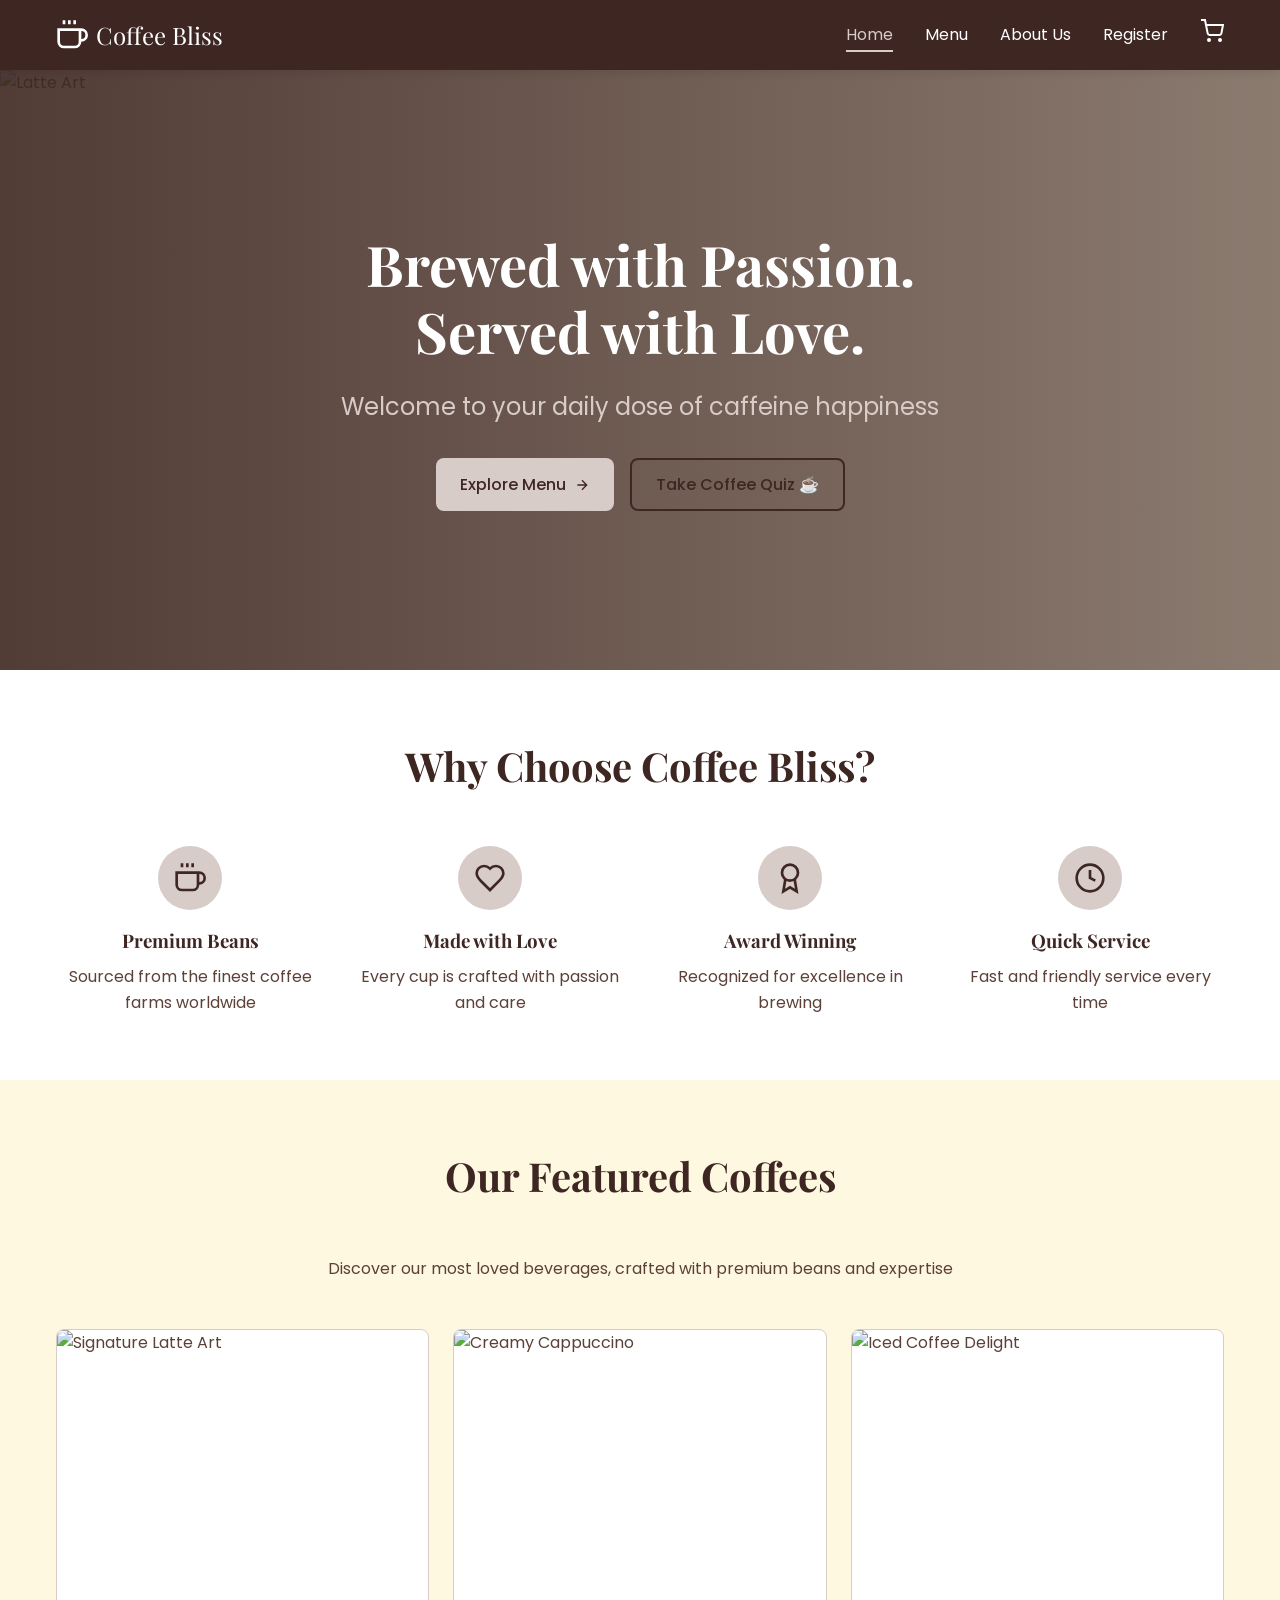
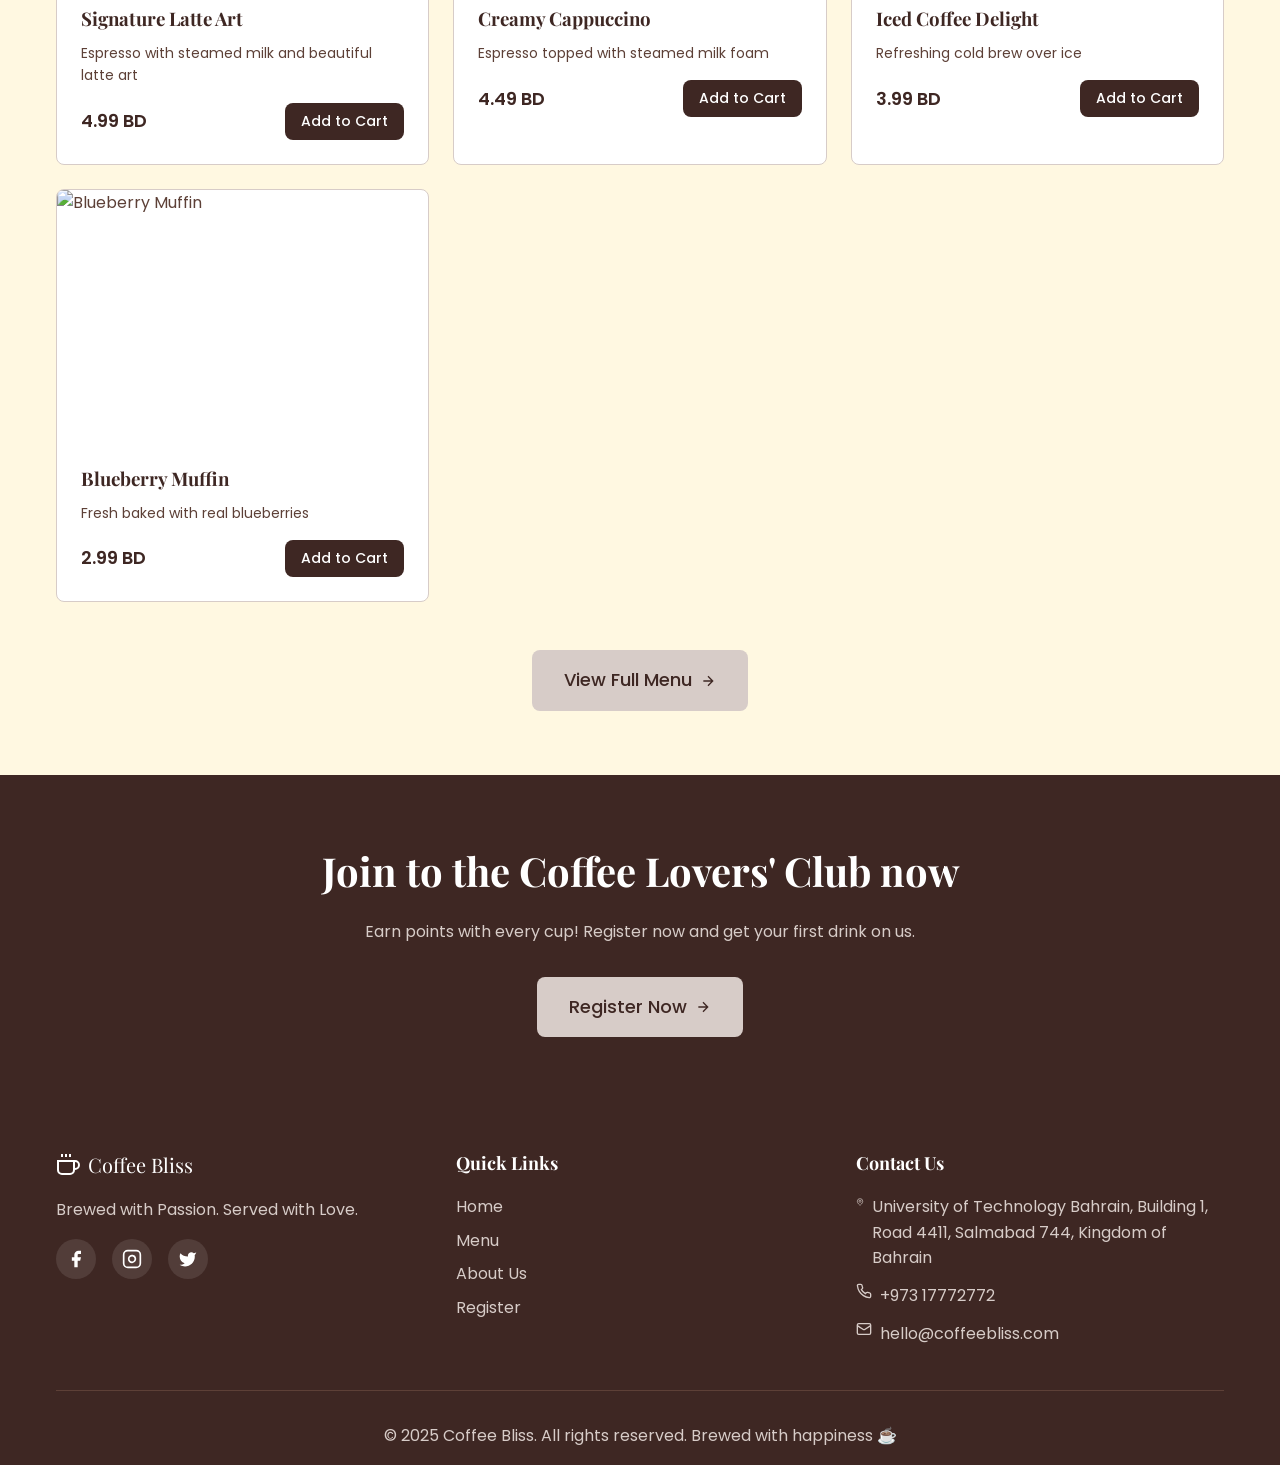
==== commit 9efd96b4: "Agrega mi parte" ====
--- a/index.html
+++ b/index.html
@@ -122,7 +122,7 @@
         <!-- CTA Section -->
         <section class="cta-section">
             <div class="container">
-                <h2 class="cta-title">Join the Coffee Lovers' Club</h2>
+                <h2 class="cta-title">Join to the Coffee Lovers' Club now</h2>
                 <p class="cta-subtitle">Earn points with every cup! Register now and get your first drink on us.</p>
                 <a href="register.html" class="btn btn-light btn-lg">
                     Register Now
